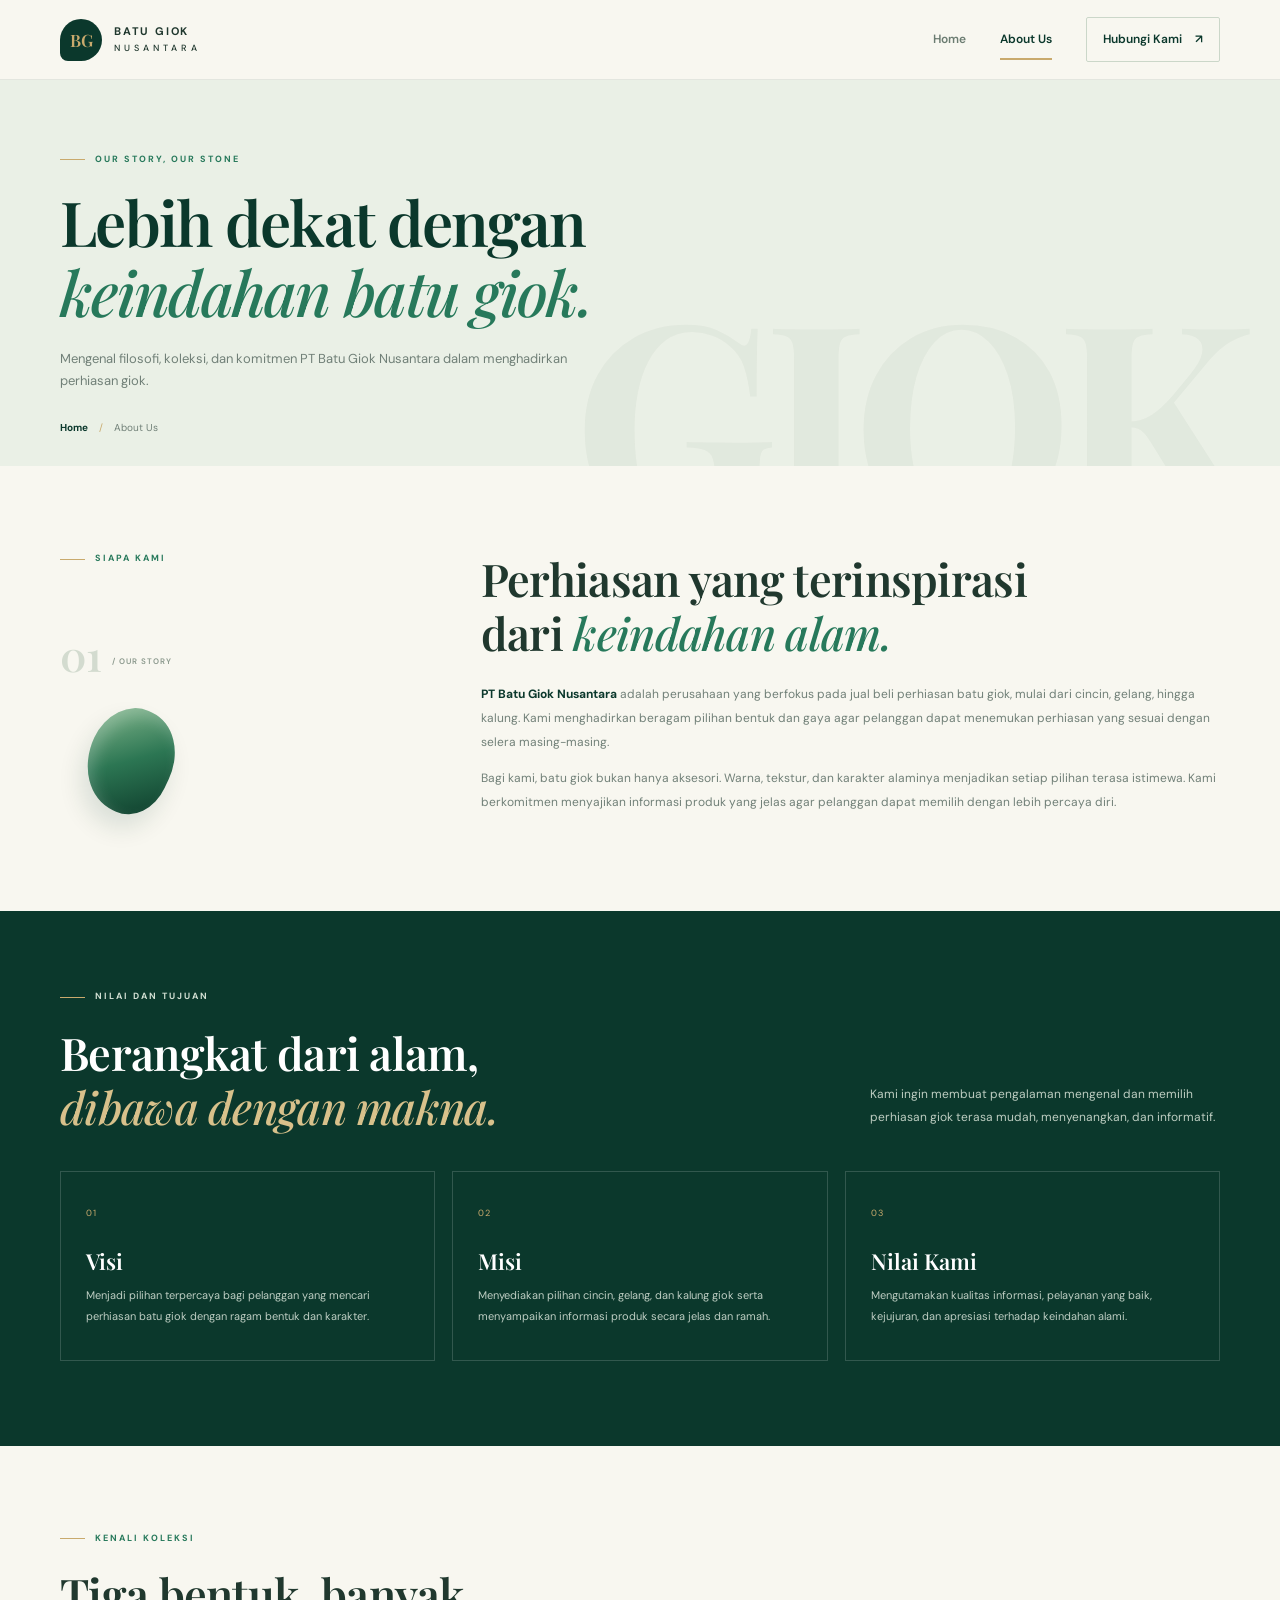
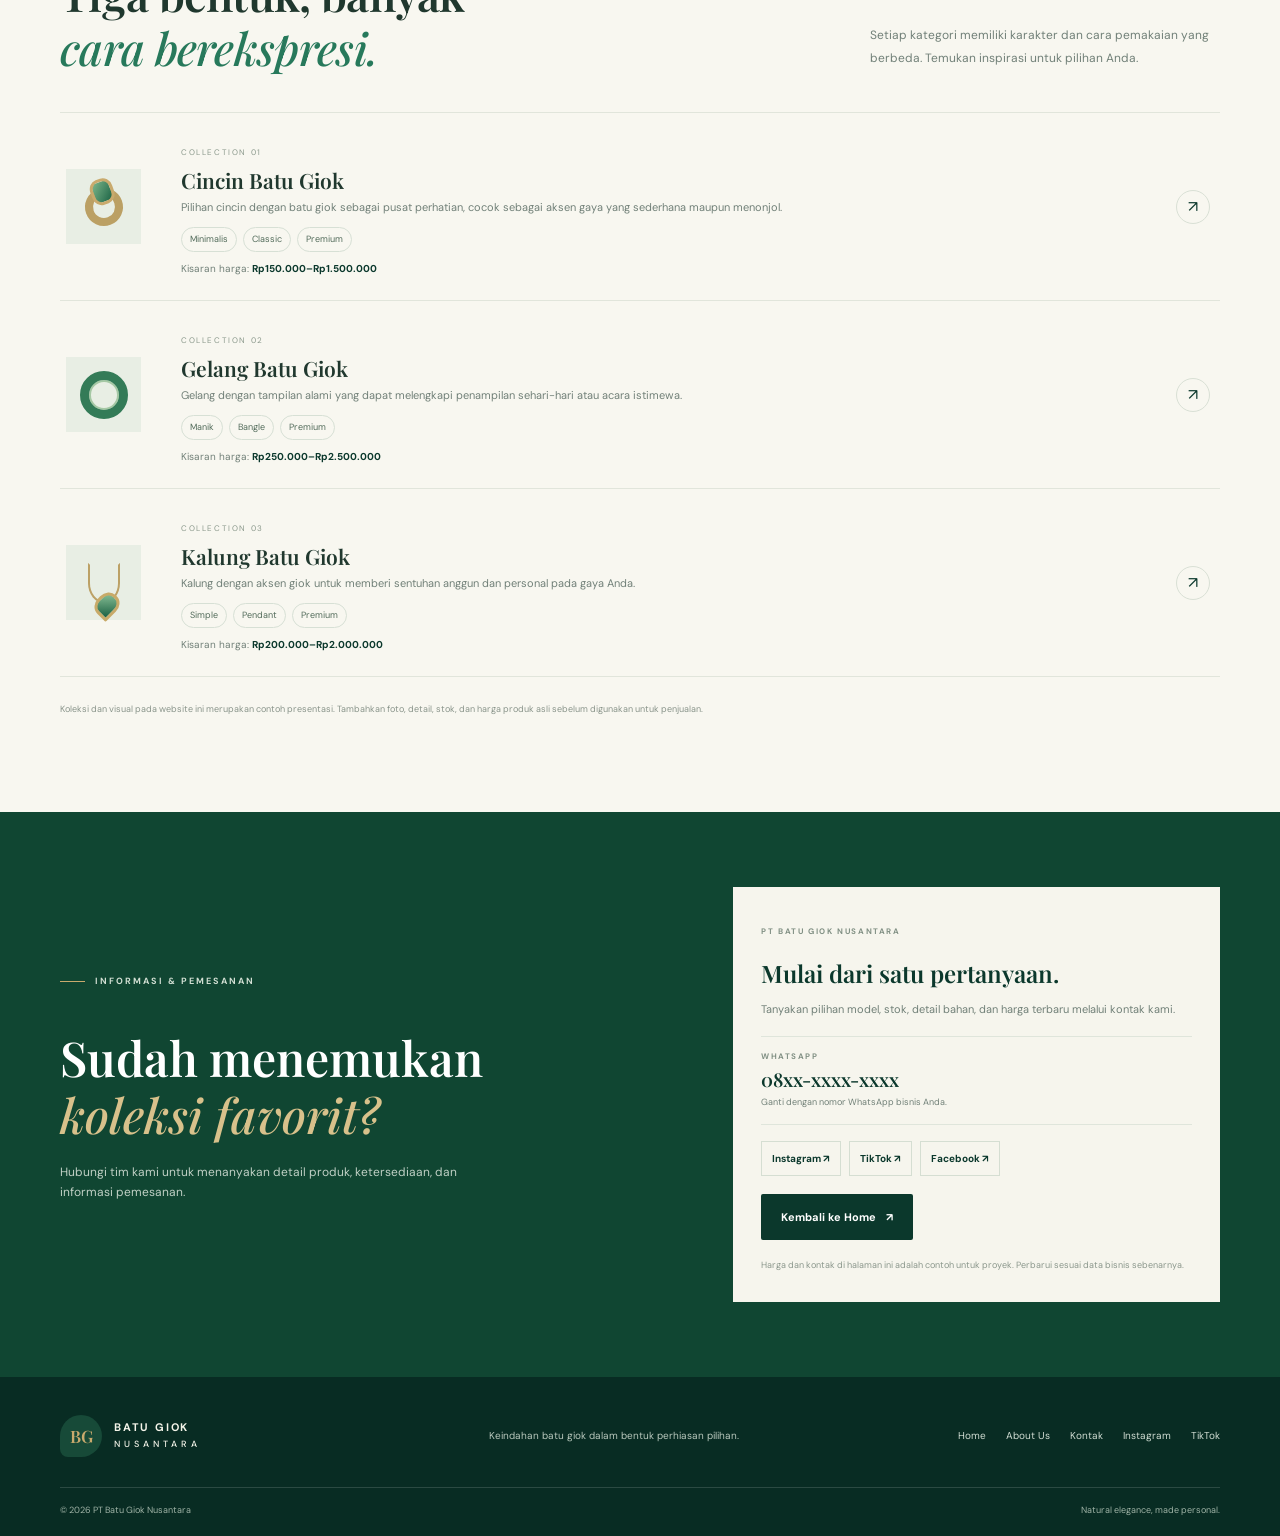
==== about.html @ 23a01c1a "Add files via upload" ====
<!DOCTYPE html>
<html lang="id">
<head>
  <meta charset="UTF-8">
  <meta name="viewport" content="width=device-width, initial-scale=1.0">
  <meta name="description" content="Tentang PT Batu Giok Nusantara dan koleksi cincin, gelang, serta kalung batu giok.">
  <title>About Us | PT Batu Giok Nusantara</title>
  <link rel="preconnect" href="https://fonts.googleapis.com">
  <link rel="preconnect" href="https://fonts.gstatic.com" crossorigin>
  <link href="https://fonts.googleapis.com/css2?family=DM+Sans:wght@400;500;600;700&family=Playfair+Display:wght@500;600;700&display=swap" rel="stylesheet">
  <link rel="stylesheet" href="style.css">
  <script src="script.js" defer></script>
</head>
<body>
  <header class="site-header"><nav class="navbar container" aria-label="Navigasi utama">
    <a class="brand" href="index.html" aria-label="Batu Giok Nusantara - Home"><span class="brand-mark">BG</span><span class="brand-name">BATU GIOK<small>NUSANTARA</small></span></a>
    <button class="menu-toggle" aria-label="Buka menu navigasi" aria-expanded="false" aria-controls="nav-links"><span></span><span></span><span></span></button>
    <div class="nav-links" id="nav-links"><a href="index.html">Home</a><a class="active" href="about.html" aria-current="page">About Us</a><a class="nav-cta" href="#contact">Hubungi Kami <span>↗</span></a></div>
  </nav></header>

  <main>
    <section class="about-hero"><div class="container about-hero-content reveal"><p class="eyebrow"><span></span> OUR STORY, OUR STONE</p><h1>Lebih dekat dengan<br><em>keindahan batu giok.</em></h1><p>Mengenal filosofi, koleksi, dan komitmen PT Batu Giok Nusantara dalam menghadirkan perhiasan giok.</p><div class="breadcrumb"><a href="index.html">Home</a><span>/</span><span>About Us</span></div></div><div class="about-watermark">GIOK</div></section>

    <section class="section company-section"><div class="container company-grid"><div class="company-label reveal"><p class="eyebrow"><span></span> SIAPA KAMI</p><span class="company-number">01 <small>/ OUR STORY</small></span><div class="mini-stone"></div></div><div class="company-copy reveal"><h2>Perhiasan yang terinspirasi<br>dari <em>keindahan alam.</em></h2><p><strong>PT Batu Giok Nusantara</strong> adalah perusahaan yang berfokus pada jual beli perhiasan batu giok, mulai dari cincin, gelang, hingga kalung. Kami menghadirkan beragam pilihan bentuk dan gaya agar pelanggan dapat menemukan perhiasan yang sesuai dengan selera masing-masing.</p><p>Bagi kami, batu giok bukan hanya aksesori. Warna, tekstur, dan karakter alaminya menjadikan setiap pilihan terasa istimewa. Kami berkomitmen menyajikan informasi produk yang jelas agar pelanggan dapat memilih dengan lebih percaya diri.</p></div></div></section>

    <section class="mission-section"><div class="container"><div class="section-heading reveal"><div><p class="eyebrow eyebrow-light"><span></span> NILAI DAN TUJUAN</p><h2>Berangkat dari alam,<br><em>dibawa dengan makna.</em></h2></div><p>Kami ingin membuat pengalaman mengenal dan memilih perhiasan giok terasa mudah, menyenangkan, dan informatif.</p></div><div class="mission-grid"><article class="mission-card reveal"><span>01</span><h3>Visi</h3><p>Menjadi pilihan terpercaya bagi pelanggan yang mencari perhiasan batu giok dengan ragam bentuk dan karakter.</p></article><article class="mission-card reveal"><span>02</span><h3>Misi</h3><p>Menyediakan pilihan cincin, gelang, dan kalung giok serta menyampaikan informasi produk secara jelas dan ramah.</p></article><article class="mission-card reveal"><span>03</span><h3>Nilai Kami</h3><p>Mengutamakan kualitas informasi, pelayanan yang baik, kejujuran, dan apresiasi terhadap keindahan alami.</p></article></div></div></section>

    <section class="section about-collections" id="rings"><div class="container"><div class="section-heading reveal"><div><p class="eyebrow"><span></span> KENALI KOLEKSI</p><h2>Tiga bentuk, banyak<br><em>cara berekspresi.</em></h2></div><p>Setiap kategori memiliki karakter dan cara pemakaian yang berbeda. Temukan inspirasi untuk pilihan Anda.</p></div>
      <div class="collection-row reveal"><div class="collection-symbol ring-symbol"><div></div></div><div class="collection-row-copy"><span class="collection-kicker">COLLECTION 01</span><h3>Cincin Batu Giok</h3><p>Pilihan cincin dengan batu giok sebagai pusat perhatian, cocok sebagai aksen gaya yang sederhana maupun menonjol.</p><div class="detail-options"><span>Minimalis</span><span>Classic</span><span>Premium</span></div><p class="detail-price">Kisaran harga: <strong>Rp150.000–Rp1.500.000</strong></p></div><a href="#contact" class="row-link" aria-label="Tanyakan tentang cincin giok">↗</a></div>
      <div class="collection-row reveal" id="bracelets"><div class="collection-symbol bracelet-symbol"><div></div></div><div class="collection-row-copy"><span class="collection-kicker">COLLECTION 02</span><h3>Gelang Batu Giok</h3><p>Gelang dengan tampilan alami yang dapat melengkapi penampilan sehari-hari atau acara istimewa.</p><div class="detail-options"><span>Manik</span><span>Bangle</span><span>Premium</span></div><p class="detail-price">Kisaran harga: <strong>Rp250.000–Rp2.500.000</strong></p></div><a href="#contact" class="row-link" aria-label="Tanyakan tentang gelang giok">↗</a></div>
      <div class="collection-row reveal" id="necklaces"><div class="collection-symbol necklace-symbol"><div></div></div><div class="collection-row-copy"><span class="collection-kicker">COLLECTION 03</span><h3>Kalung Batu Giok</h3><p>Kalung dengan aksen giok untuk memberi sentuhan anggun dan personal pada gaya Anda.</p><div class="detail-options"><span>Simple</span><span>Pendant</span><span>Premium</span></div><p class="detail-price">Kisaran harga: <strong>Rp200.000–Rp2.000.000</strong></p></div><a href="#contact" class="row-link" aria-label="Tanyakan tentang kalung giok">↗</a></div>
      <p class="product-disclaimer">Koleksi dan visual pada website ini merupakan contoh presentasi. Tambahkan foto, detail, stok, dan harga produk asli sebelum digunakan untuk penjualan.</p>
    </div></section>

    <section class="contact-section" id="contact"><div class="container contact-grid reveal"><div><p class="eyebrow eyebrow-light"><span></span> INFORMASI & PEMESANAN</p><h2>Sudah menemukan<br><em>koleksi favorit?</em></h2><p>Hubungi tim kami untuk menanyakan detail produk, ketersediaan, dan informasi pemesanan.</p></div><div class="contact-panel"><span class="contact-label">PT BATU GIOK NUSANTARA</span><h3>Mulai dari satu pertanyaan.</h3><p>Tanyakan pilihan model, stok, detail bahan, dan harga terbaru melalui kontak kami.</p>
        <div class="contact-detail"><span>WHATSAPP</span><strong>08xx-xxxx-xxxx</strong><small>Ganti dengan nomor WhatsApp bisnis Anda.</small></div>
        <div class="social-links"><a href="https://www.instagram.com/" target="_blank" rel="noopener">Instagram ↗</a><a href="https://www.tiktok.com/" target="_blank" rel="noopener">TikTok ↗</a><a href="https://www.facebook.com/" target="_blank" rel="noopener">Facebook ↗</a></div>
        <a href="index.html" class="button button-cream">Kembali ke Home <span>↗</span></a><small>Harga dan kontak di halaman ini adalah contoh untuk proyek. Perbarui sesuai data bisnis sebenarnya.</small></div></div></section>
  </main>

  <footer class="site-footer"><div class="container footer-top"><a class="brand footer-brand" href="index.html"><span class="brand-mark">BG</span><span class="brand-name">BATU GIOK<small>NUSANTARA</small></span></a><p>Keindahan batu giok dalam bentuk perhiasan pilihan.</p><div class="footer-nav"><a href="index.html">Home</a><a href="about.html">About Us</a><a href="#contact">Kontak</a><a href="https://www.instagram.com/" target="_blank" rel="noopener">Instagram</a><a href="https://www.tiktok.com/" target="_blank" rel="noopener">TikTok</a></div></div><div class="container footer-bottom"><span>© <span id="year"></span> PT Batu Giok Nusantara</span><span>Natural elegance, made personal.</span></div></footer>
</body>
</html>
---- style.css ----
:root{--forest:#0b382c;--forest2:#145541;--jade:#27795b;--sage:#dce8dc;--paper:#f8f7f0;--white:#fffef9;--gold:#c9aa6d;--ink:#20382e;--muted:#718078;--line:#e1e5db;--serif:'Playfair Display',Georgia,serif;--sans:'DM Sans',Arial,sans-serif}*{box-sizing:border-box}html{scroll-behavior:smooth;scroll-padding-top:85px}body{margin:0;background:var(--paper);color:var(--ink);font-family:var(--sans);line-height:1.7}a{color:inherit;text-decoration:none}.container{width:min(1160px,calc(100% - 48px));margin-inline:auto}.site-header{height:80px;position:sticky;top:0;z-index:20;background:rgba(248,247,240,.95);backdrop-filter:blur(12px);border-bottom:1px solid rgba(11,56,44,.09)}.navbar{height:100%;display:flex;align-items:center;justify-content:space-between}.brand{display:flex;align-items:center;gap:12px}.brand-mark{width:42px;height:42px;display:grid;place-items:center;border-radius:50% 50% 50% 8px;background:var(--forest);color:var(--gold);font:600 17px var(--serif)}.brand-name{font-size:11px;line-height:1.25;font-weight:700;letter-spacing:1.8px}.brand-name small{display:block;font-size:9px;font-weight:500;letter-spacing:4px;margin-top:4px}.nav-links{display:flex;align-items:center;gap:34px;font-size:12px;font-weight:600}.nav-links>a:not(.nav-cta){color:#6b7c71}.nav-links>a:hover,.nav-links>a.active{color:var(--forest)}.nav-links>a.active{position:relative}.nav-links>a.active:after{content:"";position:absolute;left:0;right:0;bottom:-10px;height:2px;background:var(--gold)}.nav-cta{border:1px solid #cbd7c9;padding:11px 16px;border-radius:2px;color:var(--forest)}.nav-cta span,.button span{margin-left:10px}.menu-toggle{display:none;background:none;border:0;padding:8px}.menu-toggle span{display:block;width:23px;height:2px;background:var(--forest);margin:5px}.hero{position:relative;overflow:hidden;padding:68px 0 22px;background:linear-gradient(115deg,#f8f7f0 0%,#f1f3e9 100%)}.hero-texture{position:absolute;width:700px;height:700px;border:1px solid rgba(24,84,62,.1);border-radius:50%;right:-200px;top:-320px}.hero-texture:after{content:"";position:absolute;inset:80px;border:1px solid rgba(24,84,62,.1);border-radius:50%}.hero-grid{position:relative;display:grid;grid-template-columns:1fr .9fr;align-items:center;gap:30px;min-height:455px}.eyebrow{display:flex;align-items:center;gap:10px;margin:0 0 20px;font-size:9px;letter-spacing:2px;font-weight:700;color:var(--jade)}.eyebrow>span{display:inline-block;width:25px;height:1px;background:var(--gold)}.hero h1,.about-hero h1{font:600 clamp(43px,5.3vw,68px)/1.12 var(--serif);letter-spacing:-1.7px;color:var(--forest);margin:0 0 22px}.hero h1 em,.section-heading h2 em,.story-copy h2 em,.about-hero h1 em,.company-copy h2 em,.mission-section .section-heading h2 em,.contact-grid h2 em,.promise-inner h2 em{font-weight:500;color:var(--jade)}.hero-description{max-width:470px;color:var(--muted);font-size:13px;line-height:1.95}.hero-actions{display:flex;align-items:center;gap:25px;margin-top:28px}.button{display:inline-flex;align-items:center;justify-content:center;padding:14px 20px;border-radius:2px;font-size:11px;font-weight:700;transition:transform .2s,background .2s}.button:hover{transform:translateY(-2px)}.button-dark{background:var(--forest);color:white}.button-dark:hover{background:var(--jade)}.simple-link{font-size:11px;font-weight:700;color:var(--forest)}.simple-link span{margin-left:8px;color:var(--gold)}.hero-note{display:flex;align-items:center;gap:9px;margin-top:30px;font-size:9px;color:#829087}.note-dot{width:7px;height:7px;border-radius:50%;background:#7da68a;box-shadow:0 0 0 4px #e0e9dd}.hero-art{height:425px;position:relative;display:grid;place-items:center}.art-ring{position:absolute;border:1px solid rgba(17,82,59,.2);border-radius:50%;transform:rotate(-28deg)}.ring-a{width:360px;height:280px}.ring-b{width:290px;height:390px;transform:rotate(35deg)}.jade-gem{width:225px;height:270px;position:relative;overflow:hidden;border-radius:47% 53% 44% 56%/43% 42% 58% 57%;transform:rotate(13deg);background:linear-gradient(135deg,#7fb68b 0%,#347e5d 28%,#15543d 62%,#082f25 100%);box-shadow:inset 13px 9px 25px rgba(255,255,255,.25),inset -20px -18px 30px rgba(0,0,0,.24),0 30px 60px rgba(11,56,44,.2)}.jade-gem:after{content:"";position:absolute;inset:15px;border:1px solid rgba(222,196,128,.55);border-radius:inherit}.gem-facet{position:absolute;background:rgba(202,226,190,.15);transform:rotate(25deg)}.facet-one{width:100px;height:280px;left:30px;top:-20px;clip-path:polygon(40% 0,100% 0,60% 100%,0 100%)}.facet-two{width:90px;height:280px;right:5px;top:20px;clip-path:polygon(30% 0,100% 0,80% 100%,0 100%);background:rgba(0,29,19,.15)}.gem-highlight{position:absolute;left:42px;top:25px;width:32px;height:145px;background:linear-gradient(90deg,transparent,rgba(255,255,255,.3),transparent);filter:blur(4px);transform:rotate(17deg)}.art-stamp{position:absolute;right:0;bottom:55px;width:112px;height:112px;border:1px solid #c9b581;border-radius:50%;display:flex;flex-direction:column;justify-content:center;align-items:center;color:var(--forest);background:rgba(248,247,240,.8);transform:rotate(9deg)}.art-stamp span{font:600 22px var(--serif);letter-spacing:2px}.art-stamp small{font-size:6px;letter-spacing:1px}.art-stamp b{color:var(--gold);font-size:12px;margin-top:4px}.art-caption{position:absolute;bottom:5px;right:0;font-size:7px;letter-spacing:1.6px;color:#8b978d}.hero-footer{display:flex;justify-content:space-between;border-top:1px solid #dfe4d9;padding-top:16px;margin-top:22px;font-size:8px;letter-spacing:1.5px;color:#89958a}.section{padding:92px 0}.section-heading{display:flex;align-items:flex-end;justify-content:space-between;gap:40px;margin-bottom:38px}.section-heading h2,.story-copy h2,.company-copy h2,.mission-section .section-heading h2,.promise-inner h2{font:600 clamp(32px,4vw,45px)/1.2 var(--serif);letter-spacing:-.7px;margin:0}.section-heading>p{max-width:350px;color:var(--muted);font-size:12px;line-height:1.9;margin:0 0 4px}.product-grid{display:grid;grid-template-columns:repeat(3,1fr);gap:20px}.product-card{min-width:0}.product-visual{height:290px;display:block;position:relative;overflow:hidden;background:#e9eee4}.product-visual:before{content:"";position:absolute;width:260px;height:260px;border:1px solid rgba(15,76,54,.14);border-radius:50%;left:50%;top:50%;transform:translate(-50%,-50%)}.product-visual:after{content:"";position:absolute;width:205px;height:205px;border:1px solid rgba(15,76,54,.1);border-radius:50%;left:50%;top:50%;transform:translate(-50%,-50%)}.product-bracelet{background:#e5ebe0}.product-necklace{background:#e9e7da}.product-index,.visual-label{position:absolute;z-index:2;font-size:7px;letter-spacing:1.6px;color:#718176}.product-index{top:17px;left:18px}.visual-label{bottom:16px;right:18px;color:#68796c}.ring-object{position:absolute;z-index:1;width:125px;height:125px;left:50%;top:50%;transform:translate(-50%,-45%) rotate(-25deg);border-radius:50%;background:linear-gradient(135deg,#d6b979,#92703a 20%,#ead7a1 35%,#9c793f 52%,#e2c77e 70%,#8a6b36);box-shadow:0 18px 28px rgba(45,60,36,.2)}.ring-object:before{content:"";position:absolute;inset:17px;border-radius:50%;background:#e9eee4;box-shadow:inset 0 4px 8px rgba(0,0,0,.12)}.ring-object>div{position:absolute;width:43px;height:48px;left:41px;top:-12px;border-radius:45% 55% 42% 58%;transform:rotate(18deg);background:linear-gradient(135deg,#8dc09a,#2c7956 45%,#0b3d2b);border:4px solid #c9ab6b;box-shadow:0 7px 12px rgba(0,0,0,.18)}.bracelet-object{position:absolute;z-index:1;width:170px;height:170px;border-radius:50%;left:50%;top:48%;transform:translate(-50%,-50%) rotate(-25deg);background:conic-gradient(from 20deg,#0b422f,#3e8a61,#a8c5a2,#2e7450,#0b422f,#5c9b6b,#0b422f);box-shadow:inset 0 0 0 14px rgba(220,236,211,.25),0 20px 28px rgba(45,60,36,.15)}.bracelet-object:before{content:"";position:absolute;inset:30px;border-radius:50%;background:#e5ebe0;box-shadow:inset 0 5px 10px rgba(0,0,0,.12)}.bracelet-object span{position:absolute;left:25px;top:23px;width:28px;height:28px;border-radius:50%;background:linear-gradient(135deg,#d6bd7c,#9c793f);border:4px solid #e5d6a5}.necklace-object{position:absolute;z-index:1;inset:0}.necklace-chain{position:absolute;left:50%;top:25px;width:135px;height:175px;border:3px solid #bda365;border-top-color:transparent;border-radius:0 0 48% 48%;transform:translateX(-50%);filter:drop-shadow(0 4px 3px rgba(0,0,0,.12))}.pendant{position:absolute;left:50%;top:165px;width:54px;height:67px;transform:translateX(-50%) rotate(45deg);border-radius:48% 48% 8% 48%;background:linear-gradient(135deg,#8fc49a,#2d7c58 50%,#0a3b2b);border:5px solid #c8aa68;box-shadow:0 10px 17px rgba(0,0,0,.16)}.product-info{display:flex;justify-content:space-between;align-items:center;padding:18px 1px 5px}.product-info h3{font:600 20px var(--serif);margin:0 0 4px}.product-info p{font-size:10px;color:var(--muted);margin:0}.product-arrow,.row-link{display:grid;place-items:center;width:34px;height:34px;border:1px solid #d9e0d5;border-radius:50%;color:var(--forest);transition:background .2s,color .2s;flex-shrink:0}.product-arrow:hover,.row-link:hover{background:var(--forest);color:white}.product-disclaimer{font-size:9px;color:#89948a;margin-top:25px}.brand-story{background:var(--forest);color:white;padding:75px 0}.story-grid{display:grid;grid-template-columns:.9fr 1.1fr;align-items:center;gap:85px}.story-art{height:335px;position:relative;display:grid;place-items:center;overflow:hidden}.story-circle{position:absolute;width:290px;height:290px;border:1px solid rgba(218,196,143,.45);border-radius:50%}.story-circle:after{content:"";position:absolute;inset:22px;border:1px solid rgba(218,196,143,.2);border-radius:50%}.story-gem{position:relative;width:145px;height:190px;border-radius:48% 52% 43% 57%;transform:rotate(20deg);background:linear-gradient(140deg,#8bb995,#367e5b 40%,#0c3829);box-shadow:inset 10px 7px 18px rgba(255,255,255,.18),0 25px 45px rgba(0,0,0,.2)}.story-gem:after{content:"";position:absolute;inset:10px;border:1px solid rgba(223,199,139,.6);border-radius:inherit}.story-art-text{position:absolute;bottom:10px;left:0;font:600 10px/1.6 var(--serif);letter-spacing:2px;color:#d9c48d}.eyebrow-light{color:#d2dfd3}.story-copy h2{font-size:clamp(32px,4vw,44px);color:white;margin-bottom:20px}.story-copy h2 em{color:#d8c18b}.story-copy>p:not(.eyebrow){font-size:12px;line-height:2;color:#c0d0c5;max-width:500px}.button-outline{border:1px solid rgba(255,255,255,.4);color:white;margin-top:15px}.button-outline:hover{background:rgba(255,255,255,.1)}.promise-section{padding:80px 0}.promise-inner{text-align:center}.promise-inner .eyebrow{justify-content:center}.promise-inner h2{font-size:clamp(34px,4vw,46px)}.promise-inner>p:not(.eyebrow){font-size:12px;color:var(--muted);margin:17px 0 24px}.site-footer{background:#082c23;color:white;padding:38px 0 18px}.footer-top{display:grid;grid-template-columns:1fr 1.1fr auto;gap:22px;align-items:center;padding-bottom:30px}.footer-brand .brand-mark{background:#174a38}.footer-brand .brand-name{color:#f4f4e9}.footer-top>p{font-size:10px;color:#b9c8bd;margin:0}.footer-nav{display:flex;gap:20px;font-size:10px;color:#d0dcd2}.footer-nav a:hover{color:#e0c88e}.footer-bottom{display:flex;justify-content:space-between;gap:20px;border-top:1px solid rgba(255,255,255,.14);padding-top:15px;color:#9fb3a6;font-size:9px}
/* About page */.about-hero{position:relative;overflow:hidden;background:#eaf0e6;padding:72px 0 30px;min-height:335px}.about-hero-content{position:relative;z-index:1}.about-hero h1{font-size:clamp(43px,5vw,62px)}.about-hero-content>p:not(.eyebrow){max-width:510px;color:var(--muted);font-size:13px}.breadcrumb{display:flex;align-items:center;gap:11px;margin-top:27px;font-size:10px;color:#718078}.breadcrumb a{font-weight:700;color:var(--forest)}.breadcrumb span:nth-child(2){color:var(--gold)}.about-watermark{position:absolute;right:3%;bottom:-85px;font:700 clamp(150px,23vw,280px)/1 var(--serif);letter-spacing:-15px;color:rgba(13,62,44,.04)}.company-section{padding-block:85px}.company-grid{display:grid;grid-template-columns:.65fr 1.35fr;gap:65px}.company-number{display:block;margin-top:60px;font:600 42px var(--serif);color:#d3dbcf}.company-number small{font:600 8px var(--sans);letter-spacing:1px;color:#8b998d;vertical-align:middle}.mini-stone{width:85px;height:105px;margin:25px 0 0 28px;border-radius:47% 53% 42% 58%;transform:rotate(25deg);background:linear-gradient(140deg,#8bbd92,#2c7653 50%,#0c3929);box-shadow:inset 8px 5px 15px rgba(255,255,255,.2),0 15px 25px rgba(11,56,44,.12)}.company-copy h2{margin-bottom:23px}.company-copy p{font-size:12px;line-height:2;color:var(--muted)}.company-copy strong{color:var(--forest)}.mission-section{background:var(--forest);color:white;padding:78px 0 85px}.mission-section .section-heading h2{color:white}.mission-section .section-heading h2 em{color:#d8c18b}.mission-section .section-heading>p{color:#bdcdc1}.mission-grid{display:grid;grid-template-columns:repeat(3,1fr);gap:17px}.mission-card{padding:25px;border:1px solid rgba(255,255,255,.16);min-height:190px}.mission-card>span{font-size:9px;letter-spacing:1px;color:var(--gold)}.mission-card h3{font:600 22px var(--serif);margin:22px 0 9px}.mission-card p{font-size:11px;line-height:1.9;color:#bdcdc2;margin:0}.about-collections{padding-block:85px}.collection-row{display:grid;grid-template-columns:90px 1fr 38px;align-items:center;gap:25px;border-top:1px solid var(--line);padding:23px 6px}.collection-row:last-of-type{border-bottom:1px solid var(--line)}.collection-symbol{height:75px;width:75px;display:grid;place-items:center;background:#e8eee4}.ring-symbol>div{width:38px;height:38px;border:8px solid #bba064;border-radius:50%;position:relative;transform:rotate(-20deg)}.ring-symbol>div:after{content:"";position:absolute;width:17px;height:20px;left:3px;top:-17px;border-radius:40%;background:linear-gradient(135deg,#7eb78b,#1b6345);border:3px solid #c9aa6d}.bracelet-symbol>div{width:48px;height:48px;border:9px solid #337b57;border-radius:50%;box-shadow:inset 0 0 0 2px #a5c8a4}.necklace-symbol>div{width:32px;height:40px;border:2px solid #bca166;border-top-color:transparent;border-radius:0 0 50% 50%;position:relative}.necklace-symbol>div:after{content:"";position:absolute;width:16px;height:20px;left:6px;bottom:-17px;background:linear-gradient(135deg,#8ec49a,#1a6042);border:3px solid #c8aa68;border-radius:45% 45% 5% 45%;transform:rotate(45deg)}.collection-kicker{font-size:8px;letter-spacing:1.6px;color:#8b998c}.collection-row-copy h3{font:600 21px var(--serif);margin:3px 0 4px}.collection-row-copy p{font-size:11px;color:var(--muted);margin:0;max-width:650px}.contact-section{background:#104632;color:white;padding:75px 0}.contact-grid{display:grid;grid-template-columns:1fr .8fr;gap:65px;align-items:center}.contact-grid h2{font:600 clamp(35px,4.5vw,48px)/1.2 var(--serif);margin-bottom:18px}.contact-grid h2 em{color:#d8c18b}.contact-grid>div:first-child>p:not(.eyebrow){font-size:12px;color:#c0d0c5;max-width:430px}.contact-panel{background:#f6f5ed;color:var(--forest);padding:28px}.contact-label{font-size:8px;letter-spacing:1.6px;color:#819084;font-weight:700}.contact-panel h3{font:600 24px var(--serif);margin:15px 0 10px}.contact-panel>p{font-size:11px;line-height:1.8;color:var(--muted)}.button-cream{background:var(--forest);color:white}.contact-panel>small{display:block;margin-top:18px;font-size:9px;color:#8b978c}.reveal{opacity:0;transform:translateY(17px);transition:opacity .65s ease,transform .65s ease}.reveal.visible{opacity:1;transform:translateY(0)}
@media(max-width:900px){.hero-grid{grid-template-columns:1fr .85fr;gap:10px}.hero h1{font-size:53px}.hero-art{transform:scale(.88);margin-inline:-20px}.section{padding:72px 0}.section-heading{gap:24px}.story-grid{gap:40px}.footer-top{grid-template-columns:1fr 1fr}.footer-top>p{grid-column:1/-1;grid-row:2}.footer-nav{justify-content:flex-end}.company-grid{gap:35px}.contact-grid{gap:35px}}
@media(max-width:680px){.container{width:calc(100% - 36px)}.site-header{height:70px}.brand-mark{width:38px;height:38px}.menu-toggle{display:block;cursor:pointer}.nav-links{display:none;position:absolute;top:69px;left:0;right:0;padding:20px 22px 24px;background:var(--paper);border-bottom:1px solid var(--line);box-shadow:0 12px 20px rgba(11,56,44,.07);flex-direction:column;align-items:stretch;gap:20px}.nav-links.open{display:flex}.nav-links>a.active:after{display:none}.nav-cta{text-align:center}.hero{padding-top:40px}.hero-grid{grid-template-columns:1fr;gap:0}.hero h1{font-size:clamp(43px,11.5vw,57px)}.hero-description{font-size:12px}.hero-actions{gap:17px;flex-wrap:wrap}.button{padding:13px 16px}.hero-art{height:330px;transform:scale(.83);margin:-4px -28px -18px}.art-stamp{right:5px;bottom:40px}.hero-footer{font-size:7px;letter-spacing:.7px;margin-top:15px}.hero-footer span:last-child{text-align:right}.section{padding:60px 0}.section-heading{display:block;margin-bottom:27px}.section-heading h2,.story-copy h2,.company-copy h2,.mission-section .section-heading h2{font-size:33px}.section-heading>p{font-size:11px;margin-top:16px}.product-grid{grid-template-columns:1fr;gap:27px}.product-visual{height:290px}.product-info h3{font-size:19px}.brand-story{padding:55px 0}.story-grid{grid-template-columns:1fr;gap:22px}.story-art{height:270px;max-width:380px;width:100%;margin:auto}.story-circle{width:235px;height:235px}.story-gem{width:120px;height:160px}.story-copy>p:not(.eyebrow){font-size:11px}.promise-section{padding:62px 0}.promise-inner h2{font-size:35px}.footer-top{grid-template-columns:1fr;gap:17px}.footer-top>p{grid-column:auto;grid-row:auto}.footer-nav{justify-content:flex-start;gap:20px}.footer-bottom{font-size:8px;line-height:1.6}.about-hero{padding:52px 0 25px;min-height:0}.about-hero h1{font-size:clamp(41px,10vw,53px)}.about-hero-content>p:not(.eyebrow){font-size:12px}.company-section{padding-block:60px}.company-grid{grid-template-columns:1fr;gap:8px}.company-number{margin-top:10px;font-size:33px}.mini-stone{display:none}.company-copy h2{margin-top:18px}.company-copy p{font-size:11px}.mission-section{padding:60px 0}.mission-grid{grid-template-columns:1fr}.mission-card{min-height:0}.mission-card h3{margin-top:15px}.about-collections{padding-block:60px}.collection-row{grid-template-columns:58px 1fr 30px;gap:13px;padding:18px 0}.collection-symbol{width:55px;height:58px}.collection-row-copy h3{font-size:17px}.collection-row-copy p{font-size:10px;line-height:1.7}.row-link{width:29px;height:29px}.contact-section{padding:60px 0}.contact-grid{grid-template-columns:1fr;gap:25px}.contact-grid h2{font-size:38px}.contact-panel{padding:23px}.about-watermark{right:-5%;bottom:-25px;font-size:140px;letter-spacing:-8px}}
@media(prefers-reduced-motion:reduce){html{scroll-behavior:auto}*,*::before,*::after{transition-duration:.01ms!important;animation-duration:.01ms!important}.reveal{opacity:1;transform:none}}

/* Informasi harga, variasi produk, dan kontak */
.product-options{display:flex;align-items:center;flex-wrap:wrap;gap:7px;margin-top:13px}
.product-options span:not(.option-label),.detail-options span{font-size:9px;border:1px solid #d7e0d5;padding:4px 8px;color:#526b5a;border-radius:20px}
.product-options .option-label{font-size:7px;letter-spacing:1px;color:#89968a;margin-right:2px}
.product-price{display:flex;align-items:center;justify-content:space-between;border-top:1px solid var(--line);margin-top:13px;padding-top:11px}
.product-price span{font-size:10px;color:var(--muted)}
.product-price strong{font:600 16px var(--serif);color:var(--forest)}
.detail-options{display:flex;flex-wrap:wrap;gap:6px;margin-top:10px}
.detail-price{margin-top:8px!important;font-size:10px!important}
.detail-price strong{color:var(--forest)}
.contact-detail{display:flex;flex-direction:column;gap:3px;padding:13px 0;border-top:1px solid #dfe5db;border-bottom:1px solid #dfe5db;margin:16px 0}
.contact-detail>span{font-size:8px;letter-spacing:1.5px;color:#819084;font-weight:700}
.contact-detail strong{font:600 19px var(--serif);color:var(--forest)}
.contact-detail small{font-size:9px;color:var(--muted)}
.social-links{display:flex;flex-wrap:wrap;gap:8px;margin:0 0 18px}
.social-links a{font-size:10px;font-weight:700;border:1px solid #d5ded2;padding:8px 10px;color:var(--forest)}
.social-links a:hover{background:#e8eee4}
@media(max-width:680px){.product-price strong{font-size:15px}.footer-nav{flex-wrap:wrap}.detail-price{line-height:1.7}}
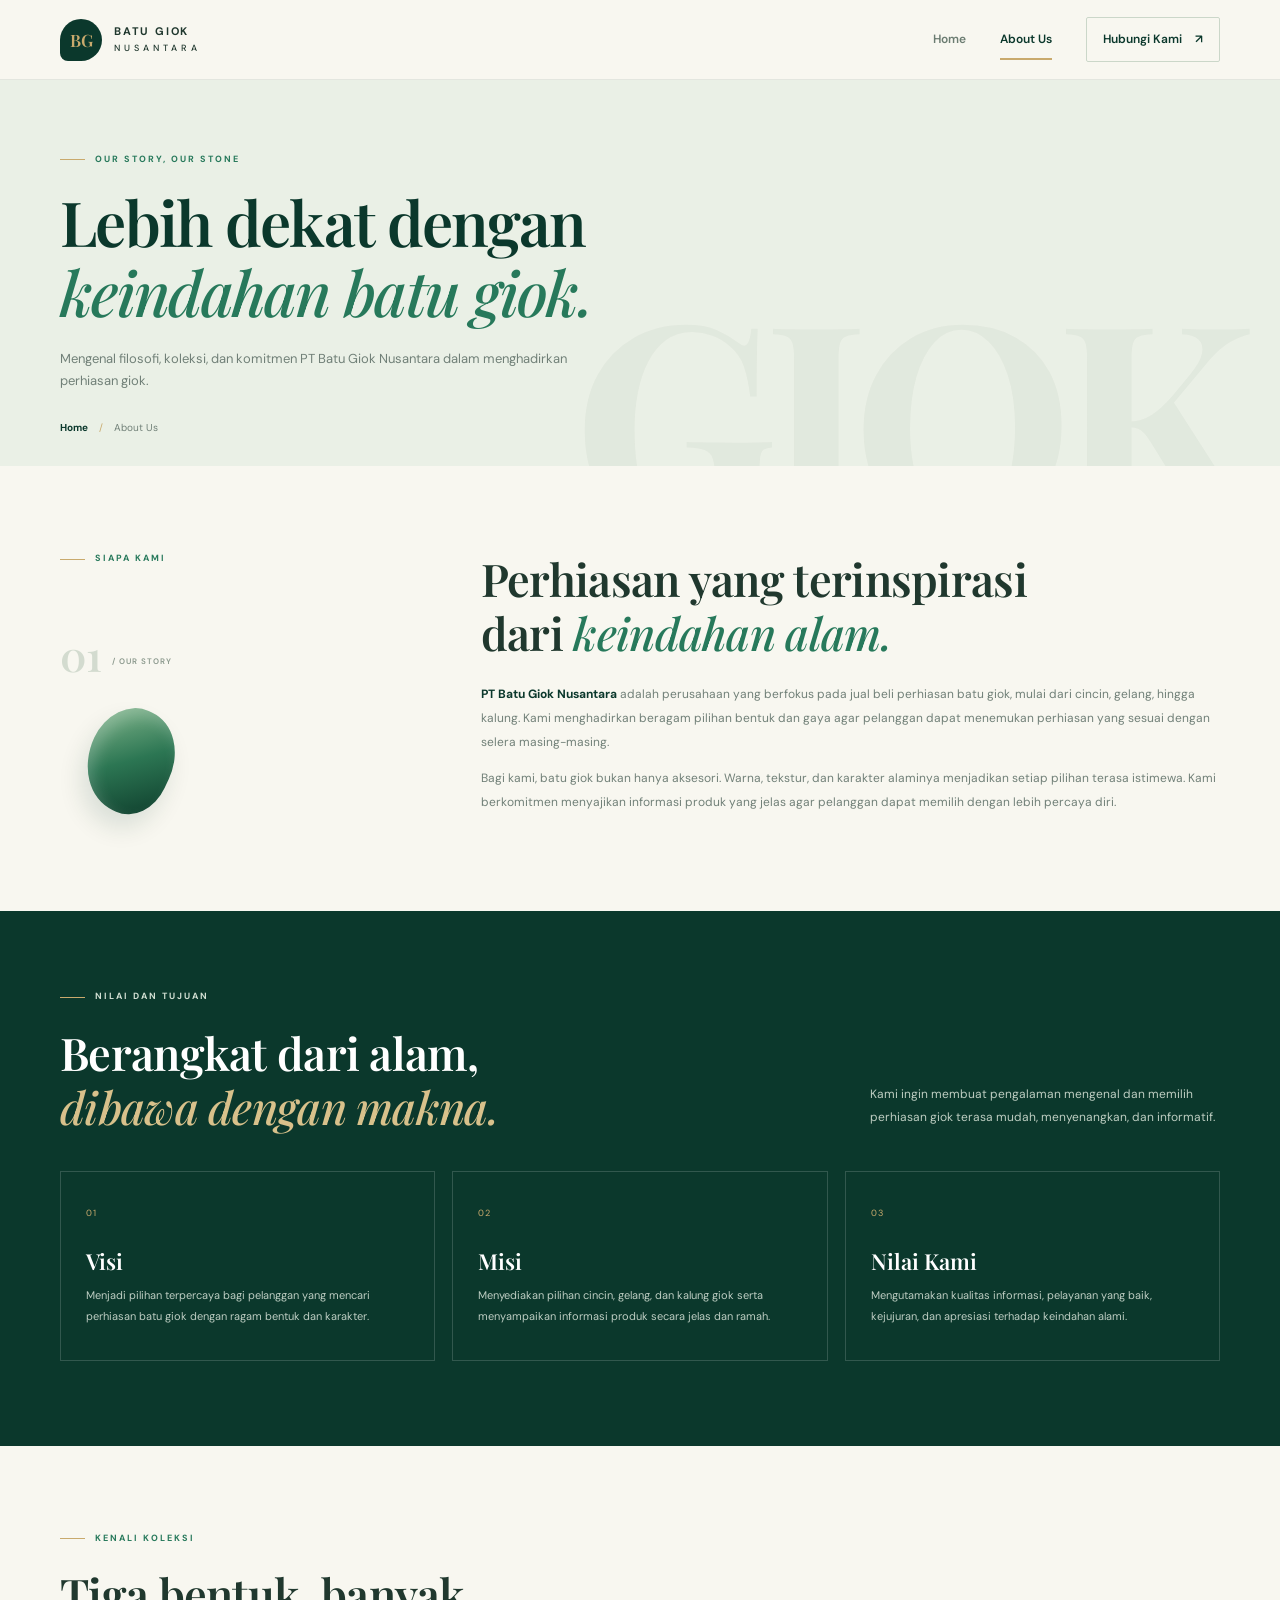
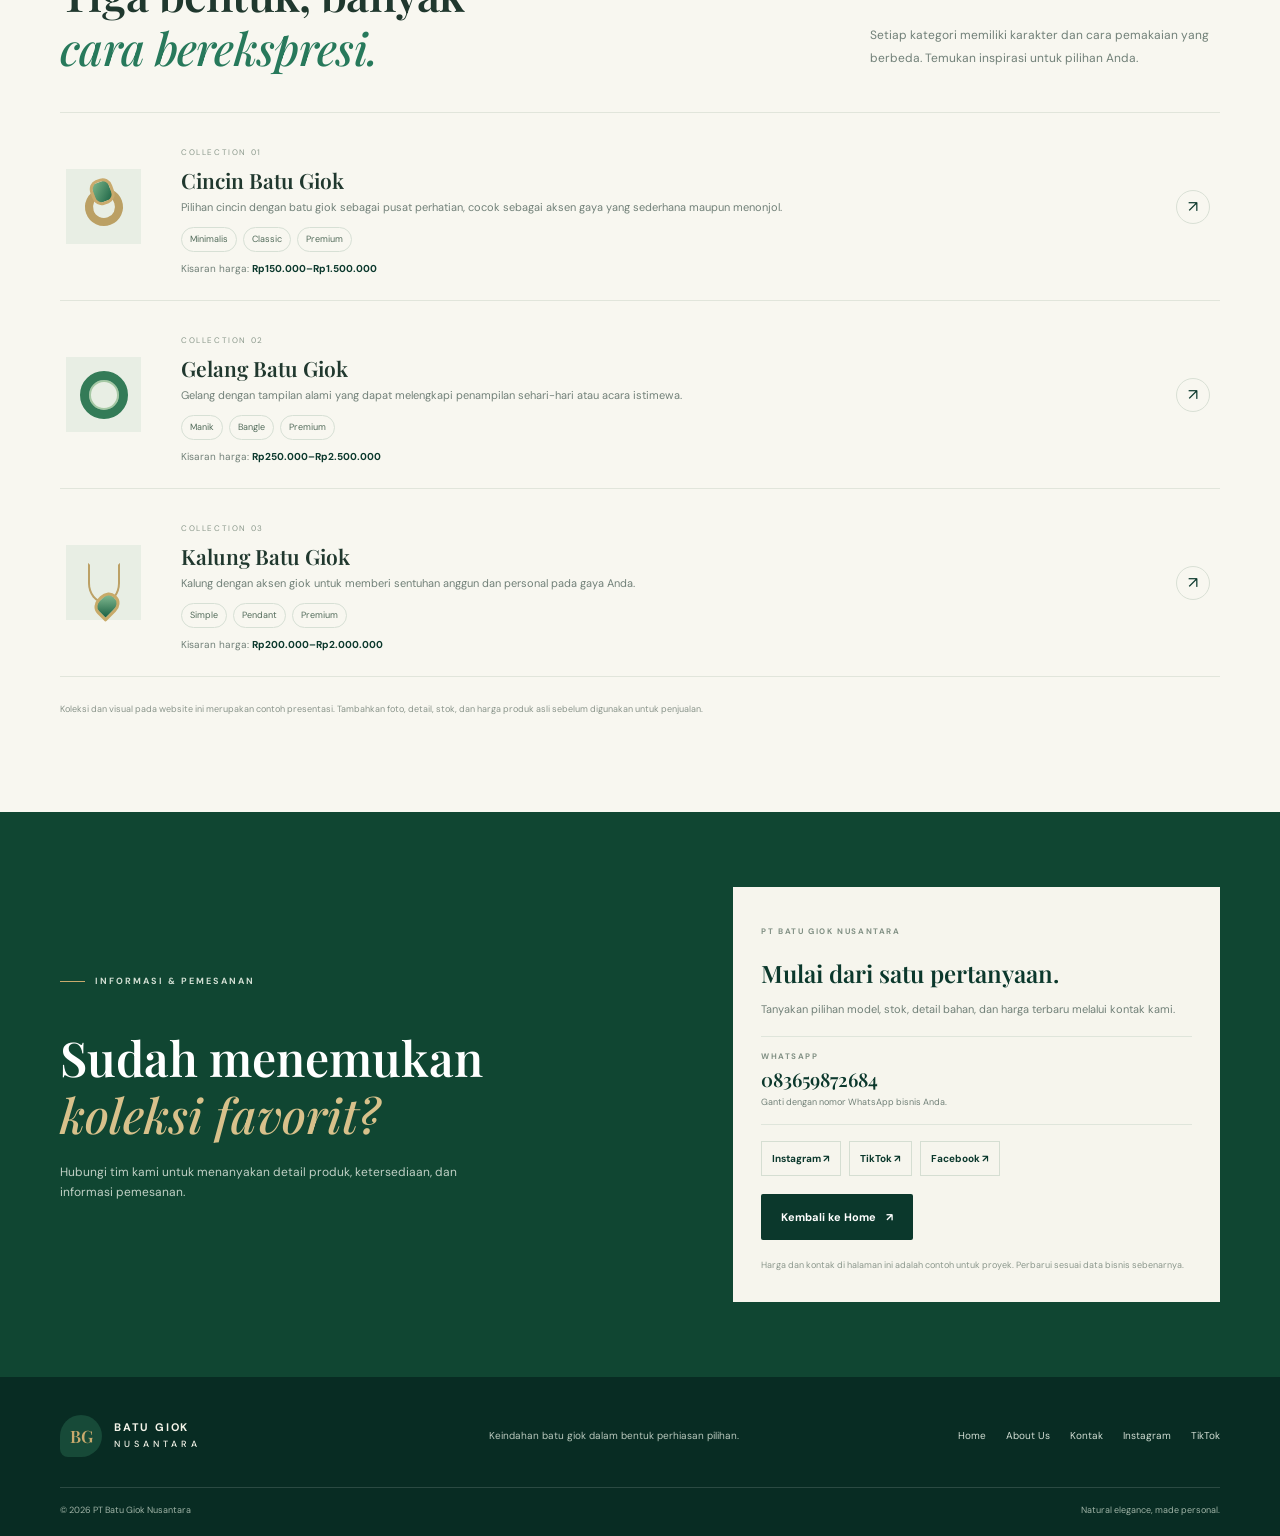
==== commit 40fa2ef8: "Add files via upload" ====
--- a/about.html
+++ b/about.html
@@ -33,7 +33,7 @@
     </div></section>
 
     <section class="contact-section" id="contact"><div class="container contact-grid reveal"><div><p class="eyebrow eyebrow-light"><span></span> INFORMASI & PEMESANAN</p><h2>Sudah menemukan<br><em>koleksi favorit?</em></h2><p>Hubungi tim kami untuk menanyakan detail produk, ketersediaan, dan informasi pemesanan.</p></div><div class="contact-panel"><span class="contact-label">PT BATU GIOK NUSANTARA</span><h3>Mulai dari satu pertanyaan.</h3><p>Tanyakan pilihan model, stok, detail bahan, dan harga terbaru melalui kontak kami.</p>
-        <div class="contact-detail"><span>WHATSAPP</span><strong>08xx-xxxx-xxxx</strong><small>Ganti dengan nomor WhatsApp bisnis Anda.</small></div>
+        <div class="contact-detail"><span>WHATSAPP</span><strong>083659872684</strong><small>Ganti dengan nomor WhatsApp bisnis Anda.</small></div>
         <div class="social-links"><a href="https://www.instagram.com/" target="_blank" rel="noopener">Instagram ↗</a><a href="https://www.tiktok.com/" target="_blank" rel="noopener">TikTok ↗</a><a href="https://www.facebook.com/" target="_blank" rel="noopener">Facebook ↗</a></div>
         <a href="index.html" class="button button-cream">Kembali ke Home <span>↗</span></a><small>Harga dan kontak di halaman ini adalah contoh untuk proyek. Perbarui sesuai data bisnis sebenarnya.</small></div></div></section>
   </main>
